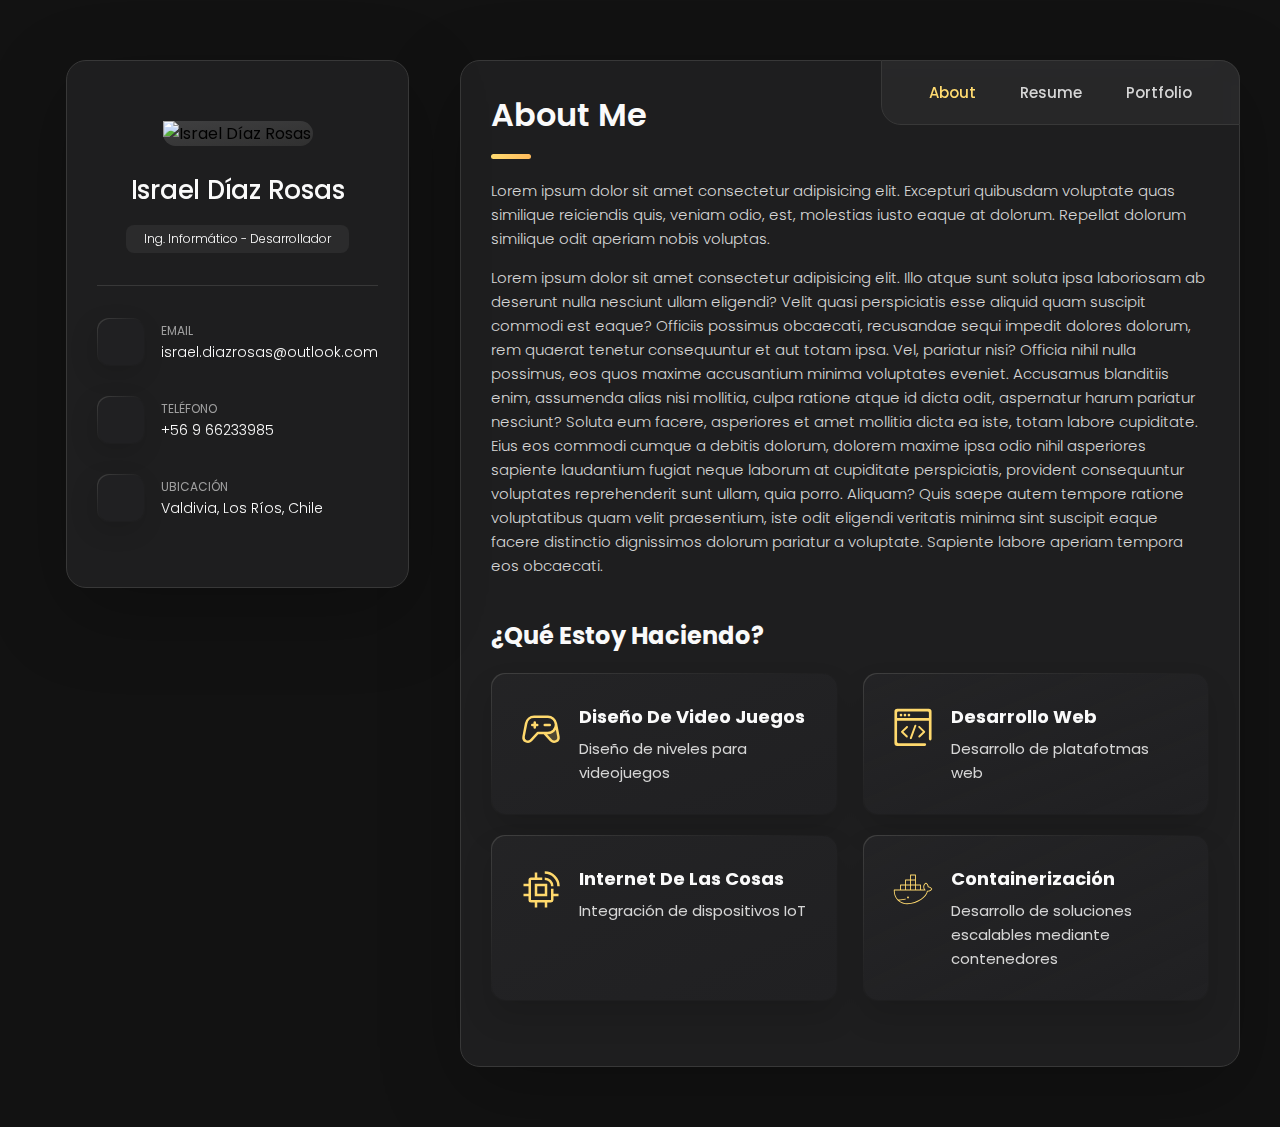
==== index.html @ b8449b10 "iadr base portfolio" ====
<!DOCTYPE html>
<html lang="en">

<head>
  <meta charset="UTF-8">
  <meta http-equiv="X-UA-Compatible" content="IE=edge">
  <meta name="viewport" content="width=device-width, initial-scale=1.0">
  <title>Israel Díaz - Portafolio Personal</title>

  <!--
    - favicon
  -->
  <link rel="shortcut icon" href="./assets/images/logo.ico" type="image/x-icon">

  <!--
    - custom css link
  -->
  <link rel="stylesheet" href="./assets/css/style.css">

  <!--
    - google font link
  -->
  <link rel="preconnect" href="https://fonts.googleapis.com">
  <link rel="preconnect" href="https://fonts.gstatic.com" crossorigin>
  <link href="https://fonts.googleapis.com/css2?family=Poppins:wght@300;400;500;600&display=swap" rel="stylesheet">
</head>

<body>

  <!--
    - #MAIN
  -->

  <main>

    <!--
      - #SIDEBAR
    -->

    <aside class="sidebar" data-sidebar>

      <div class="sidebar-info">

        <figure class="avatar-box">
          <img src="./assets/images/my-avatar.png" alt="Israel Díaz Rosas" width="80">
        </figure>

        <div class="info-content">
          <h1 class="name" title="Israel Díaz Rosas">Israel Díaz Rosas</h1>

          <p class="title">Ing. Informático - Desarrollador</p>
        </div>

        <button class="info_more-btn" data-sidebar-btn>
          <span>Mostrar Contactos</span>

          <ion-icon name="chevron-down"></ion-icon>
        </button>

      </div>

      <div class="sidebar-info_more">

        <div class="separator"></div>

        <ul class="contacts-list">

          <li class="contact-item">

            <div class="icon-box">
              <ion-icon name="mail-outline"></ion-icon>
            </div>

            <div class="contact-info">
              <p class="contact-title">Email</p>

              <a href="mailto:israel.diazrosas@outlook.com" class="contact-link">israel.diazrosas@outlook.com</a>
            </div>

          </li>

          <li class="contact-item">

            <div class="icon-box">
              <ion-icon name="phone-portrait-outline"></ion-icon>
            </div>

            <div class="contact-info">
              <p class="contact-title">Teléfono</p>

              <a href="tel:+56966233985" class="contact-link">+56 9 66233985</a>
            </div>

          </li>

          <li class="contact-item">

            <div class="icon-box">
              <ion-icon name="location-outline"></ion-icon>
            </div>

            <div class="contact-info">
              <p class="contact-title">Ubicación</p>

              <address>Valdivia, Los Ríos, Chile</address>
            </div>

          </li>

        </ul>

        <div class="separator"></div>

        <ul class="social-list">

          <li class="social-item">
            <a href="#" class="social-link">
              <ion-icon name="logo-github"></ion-icon>
            </a>
          </li>

          <li class="social-item">
            <a href="#" class="social-link">
              <ion-icon name="logo-linkedin"></ion-icon>
            </a>
          </li>

        </ul>

      </div>

    </aside>





    <!--
      - #main-content
    -->

    <div class="main-content">

      <!--
        - #NAVBAR
      -->

      <nav class="navbar">

        <ul class="navbar-list">

          <li class="navbar-item">
            <button class="navbar-link  active" data-nav-link>About</button>
          </li>

          <li class="navbar-item">
            <button class="navbar-link" data-nav-link>Resume</button>
          </li>

          <li class="navbar-item">
            <button class="navbar-link" data-nav-link>Portfolio</button>
          </li>

        </ul>

      </nav>





      <!--
        - #ABOUT
      -->

      <article class="about  active" data-page="about">

        <header>
          <h2 class="h2 article-title">About me</h2>
        </header>

        <section class="about-text">
          <p>
            Lorem ipsum dolor sit amet consectetur adipisicing elit. Excepturi quibusdam voluptate quas similique reiciendis quis, veniam odio, est, molestias iusto eaque at dolorum. Repellat dolorum similique odit aperiam nobis voluptas.
          </p>

          <p>
            Lorem ipsum dolor sit amet consectetur adipisicing elit. Illo atque sunt soluta ipsa laboriosam ab deserunt nulla nesciunt ullam eligendi? Velit quasi perspiciatis esse aliquid quam suscipit commodi est eaque?
            Officiis possimus obcaecati, recusandae sequi impedit dolores dolorum, rem quaerat tenetur consequuntur et aut totam ipsa. Vel, pariatur nisi? Officia nihil nulla possimus, eos quos maxime accusantium minima voluptates eveniet.
            Accusamus blanditiis enim, assumenda alias nisi mollitia, culpa ratione atque id dicta odit, aspernatur harum pariatur nesciunt? Soluta eum facere, asperiores et amet mollitia dicta ea iste, totam labore cupiditate.
            Eius eos commodi cumque a debitis dolorum, dolorem maxime ipsa odio nihil asperiores sapiente laudantium fugiat neque laborum at cupiditate perspiciatis, provident consequuntur voluptates reprehenderit sunt ullam, quia porro. Aliquam?
            Quis saepe autem tempore ratione voluptatibus quam velit praesentium, iste odit eligendi veritatis minima sint suscipit eaque facere distinctio dignissimos dolorum pariatur a voluptate. Sapiente labore aperiam tempora eos obcaecati.
          </p>
        </section>


        <!--
          - service
        -->

        <section class="service">

          <h3 class="h3 service-title">¿Qué estoy haciendo?</h3>

          <ul class="service-list">

            <li class="service-item">

              <div class="service-icon-box">
                <img src="./assets/images/icon-joypad.svg
                " alt="game design icon" width="40">
              </div>

              <div class="service-content-box">
                <h4 class="h4 service-item-title">Diseño de Video Juegos</h4>

                <p class="service-item-text">
                  Diseño de niveles para videojuegos
                </p>
              </div>

            </li>

            <li class="service-item">

              <div class="service-icon-box">
                <img src="./assets/images/icon-dev2.svg" alt="Web development icon" width="40">
              </div>

              <div class="service-content-box">
                <h4 class="h4 service-item-title">Desarrollo Web</h4>

                <p class="service-item-text">
                  Desarrollo de platafotmas web
                </p>
              </div>

            </li>

            <li class="service-item">

              <div class="service-icon-box">
                <img src="./assets/images/icon-iot.svg" alt="iot icon" width="40">
              </div>

              <div class="service-content-box">
                <h4 class="h4 service-item-title">Internet de las cosas</h4>

                <p class="service-item-text">
                  Integración de dispositivos IoT
                </p>
              </div>

            </li>

            <li class="service-item">

              <div class="service-icon-box">
                <img src="./assets/images/icon-docker.svg" alt="docker container icon" width="40">
              </div>

              <div class="service-content-box">
                <h4 class="h4 service-item-title">Containerización</h4>

                <p class="service-item-text">
                  Desarrollo de soluciones escalables mediante contenedores
                </p>
              </div>

            </li>

          </ul>

        </section>


      </article>

  
      <!--
        - #RESUME
      -->

      <article class="resume" data-page="resume">

        <header>
          <h2 class="h2 article-title">Resume</h2>
        </header>

        <section class="timeline">

          <div class="title-wrapper">
            <div class="icon-box">
              <ion-icon name="book-outline"></ion-icon>
            </div>

            <h3 class="h3">Education</h3>
          </div>

          <ol class="timeline-list">

            <li class="timeline-item">

              <h4 class="h4 timeline-item-title">University school of the arts</h4>

              <span>2007 — 2008</span>

              <p class="timeline-text">
                Nemo enims ipsam voluptatem, blanditiis praesentium voluptum delenit atque corrupti, quos dolores et
                quas molestias
                exceptur.
              </p>

            </li>

            <li class="timeline-item">

              <h4 class="h4 timeline-item-title">New york academy of art</h4>

              <span>2006 — 2007</span>

              <p class="timeline-text">
                Ratione voluptatem sequi nesciunt, facere quisquams facere menda ossimus, omnis voluptas assumenda est
                omnis..
              </p>

            </li>

            <li class="timeline-item">

              <h4 class="h4 timeline-item-title">High school of art and design</h4>

              <span>2002 — 2004</span>

              <p class="timeline-text">
                Duis aute irure dolor in reprehenderit in voluptate, quila voluptas mag odit aut fugit, sed consequuntur
                magni dolores
                eos.
              </p>

            </li>

          </ol>

        </section>

        <section class="timeline">

          <div class="title-wrapper">
            <div class="icon-box">
              <ion-icon name="book-outline"></ion-icon>
            </div>

            <h3 class="h3">Experience</h3>
          </div>

          <ol class="timeline-list">

            <li class="timeline-item">

              <h4 class="h4 timeline-item-title">Creative director</h4>

              <span>2015 — Present</span>

              <p class="timeline-text">
                Nemo enim ipsam voluptatem blanditiis praesentium voluptum delenit atque corrupti, quos dolores et qvuas
                molestias
                exceptur.
              </p>

            </li>

            <li class="timeline-item">

              <h4 class="h4 timeline-item-title">Art director</h4>

              <span>2013 — 2015</span>

              <p class="timeline-text">
                Nemo enims ipsam voluptatem, blanditiis praesentium voluptum delenit atque corrupti, quos dolores et
                quas molestias
                exceptur.
              </p>

            </li>

            <li class="timeline-item">

              <h4 class="h4 timeline-item-title">Web designer</h4>

              <span>2010 — 2013</span>

              <p class="timeline-text">
                Nemo enims ipsam voluptatem, blanditiis praesentium voluptum delenit atque corrupti, quos dolores et
                quas molestias
                exceptur.
              </p>

            </li>

          </ol>

        </section>

        <section class="skill">

          <h3 class="h3 skills-title">My skills</h3>

          <ul class="skills-list content-card">

            <li class="skills-item">

              <div class="title-wrapper">
                <h5 class="h5">Web design</h5>
                <data value="80">80%</data>
              </div>

              <div class="skill-progress-bg">
                <div class="skill-progress-fill" style="width: 80%;"></div>
              </div>

            </li>

            <li class="skills-item">

              <div class="title-wrapper">
                <h5 class="h5">Graphic design</h5>
                <data value="70">70%</data>
              </div>

              <div class="skill-progress-bg">
                <div class="skill-progress-fill" style="width: 70%;"></div>
              </div>

            </li>

            <li class="skills-item">

              <div class="title-wrapper">
                <h5 class="h5">Branding</h5>
                <data value="90">90%</data>
              </div>

              <div class="skill-progress-bg">
                <div class="skill-progress-fill" style="width: 90%;"></div>
              </div>

            </li>

            <li class="skills-item">

              <div class="title-wrapper">
                <h5 class="h5">WordPress</h5>
                <data value="50">50%</data>
              </div>

              <div class="skill-progress-bg">
                <div class="skill-progress-fill" style="width: 50%;"></div>
              </div>

            </li>

          </ul>

        </section>

      </article>


      <!--
        - #PORTFOLIO
      -->

      <article class="portfolio" data-page="portfolio">

        <header>
          <h2 class="h2 article-title">Portafolio</h2>
        </header>

        <section class="projects">

          <ul class="filter-list">

            <li class="filter-item">
              <button class="active" data-filter-btn>All</button>
            </li>

            <li class="filter-item">
              <button data-filter-btn>Web design</button>
            </li>

            <li class="filter-item">
              <button data-filter-btn>Applications</button>
            </li>

            <li class="filter-item">
              <button data-filter-btn>Web development</button>
            </li>

          </ul>

          <div class="filter-select-box">

            <button class="filter-select" data-select>

              <div class="select-value" data-selecct-value>Select category</div>

              <div class="select-icon">
                <ion-icon name="chevron-down"></ion-icon>
              </div>

            </button>

            <ul class="select-list">

              <li class="select-item">
                <button data-select-item>All</button>
              </li>

              <li class="select-item">
                <button data-select-item>Web design</button>
              </li>

              <li class="select-item">
                <button data-select-item>Applications</button>
              </li>

              <li class="select-item">
                <button data-select-item>Web development</button>
              </li>

            </ul>

          </div>

          <ul class="project-list">

            <li class="project-item  active" data-filter-item data-category="web development">
              <a href="#">

                <figure class="project-img">
                  <div class="project-item-icon-box">
                    <ion-icon name="eye-outline"></ion-icon>
                  </div>

                  <img src="./assets/images/project-1.jpg" alt="finance" loading="lazy">
                </figure>

                <h3 class="project-title">Finance</h3>

                <p class="project-category">Web development</p>

              </a>
            </li>

            <li class="project-item  active" data-filter-item data-category="web development">
              <a href="#">

                <figure class="project-img">
                  <div class="project-item-icon-box">
                    <ion-icon name="eye-outline"></ion-icon>
                  </div>

                  <img src="./assets/images/project-2.png" alt="orizon" loading="lazy">
                </figure>

                <h3 class="project-title">Orizon</h3>

                <p class="project-category">Web development</p>

              </a>
            </li>

            <li class="project-item  active" data-filter-item data-category="web design">
              <a href="#">

                <figure class="project-img">
                  <div class="project-item-icon-box">
                    <ion-icon name="eye-outline"></ion-icon>
                  </div>

                  <img src="./assets/images/project-3.jpg" alt="fundo" loading="lazy">
                </figure>

                <h3 class="project-title">Fundo</h3>

                <p class="project-category">Web design</p>

              </a>
            </li>

            <li class="project-item  active" data-filter-item data-category="applications">
              <a href="#">

                <figure class="project-img">
                  <div class="project-item-icon-box">
                    <ion-icon name="eye-outline"></ion-icon>
                  </div>

                  <img src="./assets/images/project-4.png" alt="brawlhalla" loading="lazy">
                </figure>

                <h3 class="project-title">Brawlhalla</h3>

                <p class="project-category">Applications</p>

              </a>
            </li>

            <li class="project-item  active" data-filter-item data-category="web design">
              <a href="#">

                <figure class="project-img">
                  <div class="project-item-icon-box">
                    <ion-icon name="eye-outline"></ion-icon>
                  </div>

                  <img src="./assets/images/project-5.png" alt="dsm." loading="lazy">
                </figure>

                <h3 class="project-title">DSM.</h3>

                <p class="project-category">Web design</p>

              </a>
            </li>

            <li class="project-item  active" data-filter-item data-category="web design">
              <a href="#">

                <figure class="project-img">
                  <div class="project-item-icon-box">
                    <ion-icon name="eye-outline"></ion-icon>
                  </div>

                  <img src="./assets/images/project-6.png" alt="metaspark" loading="lazy">
                </figure>

                <h3 class="project-title">MetaSpark</h3>

                <p class="project-category">Web design</p>

              </a>
            </li>

            <li class="project-item  active" data-filter-item data-category="web development">
              <a href="#">

                <figure class="project-img">
                  <div class="project-item-icon-box">
                    <ion-icon name="eye-outline"></ion-icon>
                  </div>

                  <img src="./assets/images/project-7.png" alt="summary" loading="lazy">
                </figure>

                <h3 class="project-title">Summary</h3>

                <p class="project-category">Web development</p>

              </a>
            </li>

            <li class="project-item  active" data-filter-item data-category="applications">
              <a href="#">

                <figure class="project-img">
                  <div class="project-item-icon-box">
                    <ion-icon name="eye-outline"></ion-icon>
                  </div>

                  <img src="./assets/images/project-8.jpg" alt="task manager" loading="lazy">
                </figure>

                <h3 class="project-title">Task Manager</h3>

                <p class="project-category">Applications</p>

              </a>
            </li>

            <li class="project-item  active" data-filter-item data-category="web development">
              <a href="#">

                <figure class="project-img">
                  <div class="project-item-icon-box">
                    <ion-icon name="eye-outline"></ion-icon>
                  </div>

                  <img src="./assets/images/project-9.png" alt="arrival" loading="lazy">
                </figure>

                <h3 class="project-title">Arrival</h3>

                <p class="project-category">Web development</p>

              </a>
            </li>

          </ul>

        </section>

      </article>

    </div>

  </main>






  <!--
    - custom js link
  -->
  <script src="./assets/js/script.js"></script>

  <!--
    - ionicon link
  -->
  <script type="module" src="https://unpkg.com/ionicons@5.5.2/dist/ionicons/ionicons.esm.js"></script>
  <script nomodule src="https://unpkg.com/ionicons@5.5.2/dist/ionicons/ionicons.js"></script>

</body>

</html>
---- assets/css/style.css ----
/*-----------------------------------*\
  #style.css
\*-----------------------------------*/


/**
 * copyright 2022 @codewithsadee
 */





/*-----------------------------------*\
  #CUSTOM PROPERTY
\*-----------------------------------*/

:root {

  /**
   * colors
   */

  /* gradient */

  --bg-gradient-onyx: linear-gradient(
    to bottom right, 
    hsl(240, 1%, 25%) 3%, 
    hsl(0, 0%, 19%) 97%
  );
  --bg-gradient-jet: linear-gradient(
    to bottom right, 
    hsla(240, 1%, 18%, 0.251) 0%, 
    hsla(240, 2%, 11%, 0) 100%
  ), hsl(240, 2%, 13%);
  --bg-gradient-yellow-1: linear-gradient(
    to bottom right, 
    hsl(45, 100%, 71%) 0%, 
    hsla(36, 100%, 69%, 0) 50%
  );
  --bg-gradient-yellow-2: linear-gradient(
    135deg, 
    hsla(45, 100%, 71%, 0.251) 0%, 
    hsla(35, 100%, 68%, 0) 59.86%
  ), hsl(240, 2%, 13%);
  --border-gradient-onyx: linear-gradient(
    to bottom right, 
    hsl(0, 0%, 25%) 0%, 
    hsla(0, 0%, 25%, 0) 50%
  );
  --text-gradient-yellow: linear-gradient(
    to right, 
    hsl(45, 100%, 72%), 
    hsl(35, 100%, 68%)
  );

  /* solid */

  --jet: hsl(0, 0%, 22%);
  --onyx: hsl(240, 1%, 17%);
  --eerie-black-1: hsl(240, 2%, 13%);
  --eerie-black-2: hsl(240, 2%, 12%);
  --smoky-black: hsl(0, 0%, 7%);
  --white-1: hsl(0, 0%, 100%);
  --white-2: hsl(0, 0%, 98%);
  --orange-yellow-crayola: #ffdb70;
  --vegas-gold: hsl(45, 54%, 58%);
  --light-gray: hsl(0, 0%, 84%);
  --light-gray-70: hsla(0, 0%, 84%, 0.7);
  --bittersweet-shimmer: hsl(0, 43%, 51%);

  /**
   * typography
   */

  /* font-family */
  --ff-poppins: 'Poppins', sans-serif;

  /* font-size */
  --fs-1: 24px;
  --fs-2: 18px;
  --fs-3: 17px;
  --fs-4: 16px;
  --fs-5: 15px;
  --fs-6: 14px;
  --fs-7: 13px;
  --fs-8: 11px;

  /* font-weight */
  --fw-300: 300;
  --fw-400: 400;
  --fw-500: 500;
  --fw-600: 600;

  /**
   * shadow
   */
  
  --shadow-1: -4px 8px 24px hsla(0, 0%, 0%, 0.25);
  --shadow-2: 0 16px 30px hsla(0, 0%, 0%, 0.25);
  --shadow-3: 0 16px 40px hsla(0, 0%, 0%, 0.25);
  --shadow-4: 0 25px 50px hsla(0, 0%, 0%, 0.15);
  --shadow-5: 0 24px 80px hsla(0, 0%, 0%, 0.25);

  /**
   * transition
   */

  --transition-1: 0.25s ease;
  --transition-2: 0.5s ease-in-out;

}





/*-----------------------------------*\
  #RESET
\*-----------------------------------*/

*, *::before, *::after {
  margin: 0;
  padding: 0;
  box-sizing: border-box;
}

a { text-decoration: none; }

li { list-style: none; }

img, ion-icon, a, button, time, span { display: block; }

button {
  font: inherit;
  background: none;
  border: none;
  text-align: left;
  cursor: pointer;
}

input, textarea {
  display: block;
  width: 100%;
  background: none;
  font: inherit;
}

::selection {
  background: var(--orange-yellow-crayola);
  color: var(--smoky-black);
}

:focus { outline-color: var(--orange-yellow-crayola); }

html { font-family: var(--ff-poppins); }

body { background: var(--smoky-black); }





/*-----------------------------------*\
  #REUSED STYLE
\*-----------------------------------*/

.sidebar,
article {
  background: var(--eerie-black-2);
  border: 1px solid var(--jet);
  border-radius: 20px;
  padding: 15px;
  box-shadow: var(--shadow-1);
  z-index: 1;
}

.separator {
  width: 100%;
  height: 1px;
  background: var(--jet);
  margin: 16px 0;
}

.icon-box {
  position: relative;
  background: var(--border-gradient-onyx);
  width: 30px;
  height: 30px;
  border-radius: 8px;
  display: flex;
  justify-content: center;
  align-items: center;
  font-size: 16px;
  color: var(--orange-yellow-crayola);
  box-shadow: var(--shadow-1);
  z-index: 1;
}

.icon-box::before {
  content: "";
  position: absolute;
  inset: 1px;
  background: var(--eerie-black-1);
  border-radius: inherit;
  z-index: -1;
}

.icon-box ion-icon { --ionicon-stroke-width: 35px; }

article { display: none; }

article.active {
  display: block;
  animation: fade 0.5s ease backwards;
}

@keyframes fade {
  0% { opacity: 0; }
  100% { opacity: 1; }
}

.h2,
.h3,
.h4,
.h5 {
  color: var(--white-2);
  text-transform: capitalize;
}

.h2 { font-size: var(--fs-1); }

.h3 { font-size: var(--fs-2); }

.h4 { font-size: var(--fs-4); }

.h5 {
  font-size: var(--fs-7);
  font-weight: var(--fw-500);
}

.article-title {
  position: relative;
  padding-bottom: 7px;
}

.article-title::after {
  content: "";
  position: absolute;
  bottom: 0;
  left: 0;
  width: 30px;
  height: 3px;
  background: var(--text-gradient-yellow);
  border-radius: 3px;
}

.has-scrollbar::-webkit-scrollbar {
  width: 5px; /* for vertical scrollbar */
  height: 5px; /* for horizontal scrollbar */
}

.has-scrollbar::-webkit-scrollbar-track {
  background: var(--onyx);
  border-radius: 5px;
}

.has-scrollbar::-webkit-scrollbar-thumb {
  background: var(--orange-yellow-crayola);
  border-radius: 5px;
}

.has-scrollbar::-webkit-scrollbar-button { width: 20px; }

.content-card {
  position: relative;
  background: var(--border-gradient-onyx);
  padding: 15px;
  padding-top: 45px;
  border-radius: 14px;
  box-shadow: var(--shadow-2);
  cursor: pointer;
  z-index: 1;
}

.content-card::before {
  content: "";
  position: absolute;
  inset: 1px;
  background: var(--bg-gradient-jet);
  border-radius: inherit;
  z-index: -1;
}





/*-----------------------------------*\
  #MAIN
\*-----------------------------------*/

main {
  margin: 15px 12px;
  margin-bottom: 75px;
  min-width: 259px;
}





/*-----------------------------------*\
  #SIDEBAR
\*-----------------------------------*/

.sidebar {
  margin-bottom: 15px;
  max-height: 112px;
  overflow: hidden;
  transition: var(--transition-2);
}

.sidebar.active { max-height: 405px; }

.sidebar-info {
  position: relative;
  display: flex;
  justify-content: flex-start;
  align-items: center;
  gap: 15px;
}

.avatar-box {
  background: var(--bg-gradient-onyx);
  border-radius: 20px;
}

.info-content .name {
  color: var(--white-2);
  font-size: var(--fs-3);
  font-weight: var(--fw-500);
  letter-spacing: -0.25px;
  margin-bottom: 10px;
}

.info-content .title {
  color: var(--white-1);
  background: var(--onyx);
  font-size: var(--fs-8);
  font-weight: var(--fw-300);
  width: max-content;
  padding: 3px 12px;
  border-radius: 8px;
}

.info_more-btn {
  position: absolute;
  top: -15px;
  right: -15px;
  border-radius: 0 15px;
  font-size: 13px;
  color: var(--orange-yellow-crayola);
  background: var(--border-gradient-onyx);
  padding: 10px;
  box-shadow: var(--shadow-2);
  transition: var(--transition-1);
  z-index: 1;
}

.info_more-btn::before {
  content: "";
  position: absolute;
  inset: 1px;
  border-radius: inherit;
  background: var(--bg-gradient-jet);
  transition: var(--transition-1);
  z-index: -1;
}

.info_more-btn:hover,
.info_more-btn:focus { background: var(--bg-gradient-yellow-1); }

.info_more-btn:hover::before,
.info_more-btn:focus::before { background: var(--bg-gradient-yellow-2); }

.info_more-btn span { display: none; }

.sidebar-info_more {
  opacity: 0;
  visibility: hidden;
  transition: var(--transition-2);
}

.sidebar.active .sidebar-info_more {
  opacity: 1;
  visibility: visible;
}

.contacts-list {
  display: grid;
  grid-template-columns: 1fr;
  gap: 16px;
}

.contact-item {
  min-width: 100%;
  display: flex;
  align-items: center;
  gap: 16px;
}

.contact-info {
  max-width: calc(100% - 46px);
  width: calc(100% - 46px);
}

.contact-title {
  color: var(--light-gray-70);
  font-size: var(--fs-8);
  text-transform: uppercase;
  margin-bottom: 2px;
}

.contact-info :is(.contact-link, time, address) {
  color: var(--white-2);
  font-size: var(--fs-7);
}

.contact-info address { font-style: normal; }

.social-list {
  display: flex;
  justify-content: flex-start;
  align-items: center;
  gap: 15px;
  padding-bottom: 4px;
  padding-left: 7px;
}

.social-item .social-link {
  color: var(--light-gray-70);
  font-size: 18px;
}


.social-item .social-link:hover { color: var(--light-gray); }





/*-----------------------------------*\
  #NAVBAR
\*-----------------------------------*/

.navbar {
  position: fixed;
  bottom: 0;
  left: 0;
  width: 100%;
  background: hsla(240, 1%, 17%, 0.75);
  backdrop-filter: blur(10px);
  border: 1px solid var(--jet);
  border-radius: 12px 12px 0 0;
  box-shadow: var(--shadow-2);
  z-index: 5;
}

.navbar-list {
  display: flex;
  flex-wrap: wrap;
  justify-content: center;
  align-items: center;
  padding: 0 10px;
}

.navbar-link {
  color: var(--light-gray);
  font-size: var(--fs-8);
  padding: 20px 7px;
  transition: color var(--transition-1);
}

.navbar-link:hover,
.navbar-link:focus { color: var(--light-gray-70); }

.navbar-link.active { color: var(--orange-yellow-crayola); }





/*-----------------------------------*\
  #ABOUT
\*-----------------------------------*/

.about .article-title { margin-bottom: 15px; }

.about-text {
  color: var(--light-gray);
  font-size: var(--fs-6);
  font-weight: var(--fw-300);
  line-height: 1.6;
}

.about-text p { margin-bottom: 15px; }



/**
 * #service 
 */

.service { margin-bottom: 35px; }

.service-title { margin-bottom: 20px; }

.service-list {
  display: grid;
  grid-template-columns: 1fr;
  gap: 20px;
}

.service-item {
  position: relative;
  background: var(--border-gradient-onyx);
  padding: 20px;
  border-radius: 14px;
  box-shadow: var(--shadow-2);
  z-index: 1;
}

.service-item::before {
  content: "";
  position: absolute;
  inset: 1px;
  background: var(--bg-gradient-jet);
  border-radius: inherit;
  z-index: -1;
}

.service-icon-box { margin-bottom: 10px; }

.service-icon-box img { margin: auto; filter: invert(97%) sepia(21%) saturate(7378%) hue-rotate(310deg) brightness(111%) contrast(103%);}

.service-content-box { text-align: center; }

.service-item-title { margin-bottom: 7px; }

.service-item-text {
  color: var(--light-gray);
  font-size: var(--fs-6);
  font-weight: var(--fw-3);
  line-height: 1.6;
}


/**
 * #testimonials 
 */

.testimonials { margin-bottom: 30px; }

.testimonials-title { margin-bottom: 20px; }

.testimonials-list {
  display: flex;
  justify-content: flex-start;
  align-items: flex-start;
  gap: 15px;
  margin: 0 -15px;
  padding: 25px 15px;
  padding-bottom: 35px;
  overflow-x: auto;
  scroll-behavior: smooth;
  overscroll-behavior-inline: contain;
  scroll-snap-type: inline mandatory;
}

.testimonials-item {
  min-width: 100%;
  scroll-snap-align: center;
}

.testimonials-avatar-box {
  position: absolute;
  top: 0;
  left: 0;
  transform: translate(15px, -25px);
  background: var(--bg-gradient-onyx);
  border-radius: 14px;
  box-shadow: var(--shadow-1);
}

.testimonials-item-title { margin-bottom: 7px; }

.testimonials-text {
  color: var(--light-gray);
  font-size: var(--fs-6);
  font-weight: var(--fw-300);
  line-height: 1.6;
  display: -webkit-box;
  line-clamp: 4;
  -webkit-line-clamp: 4;
  -webkit-box-orient: vertical;
  overflow: hidden;
}


/**
 * #testimonials-modal
 */

.modal-container {
  position: fixed;
  top: 0;
  left: 0;
  width: 100%;
  height: 100%;
  display: flex;
  justify-content: center;
  align-items: center;
  overflow-y: auto;
  overscroll-behavior: contain;
  z-index: 20;
  pointer-events: none;
  visibility: hidden;
}

.modal-container::-webkit-scrollbar { display: none; }

.modal-container.active {
  pointer-events: all;
  visibility: visible;
}

.overlay {
  position: fixed;
  top: 0;
  left: 0;
  width: 100%;
  height: 100vh;
  background: hsl(0, 0%, 5%);
  opacity: 0;
  visibility: hidden;
  pointer-events: none;
  z-index: 1;
  transition: var(--transition-1);
}

.overlay.active {
  opacity: 0.8;
  visibility: visible;
  pointer-events: all;
}

.testimonials-modal {
  background: var(--eerie-black-2);
  position: relative;
  padding: 15px;
  margin: 15px 12px;
  border: 1px solid var(--jet);
  border-radius: 14px;
  box-shadow: var(--shadow-5);
  transform: scale(1.2);
  opacity: 0;
  transition: var(--transition-1);
  z-index: 2;
}

.modal-container.active .testimonials-modal {
  transform: scale(1);
  opacity: 1;
}

.modal-close-btn {
  position: absolute;
  top: 15px;
  right: 15px;
  background: var(--onyx);
  border-radius: 8px;
  width: 32px;
  height: 32px;
  display: flex;
  justify-content: center;
  align-items: center;
  color: var(--white-2);
  font-size: 18px;
  opacity: 0.7;
}

.modal-close-btn:hover,
.modal-close-btn:focus { opacity: 1; }

.modal-close-btn ion-icon { --ionicon-stroke-width: 50px; }

.modal-avatar-box {
  background: var(--bg-gradient-onyx);
  width: max-content;
  border-radius: 14px;
  margin-bottom: 15px;
  box-shadow: var(--shadow-2);
}

.modal-img-wrapper > img { display: none; }

.modal-title { margin-bottom: 4px; }

.modal-content time {
  font-size: var(--fs-6);
  color: var(--light-gray-70);
  font-weight: var(--fw-300);
  margin-bottom: 10px;
}

.modal-content p {
  color: var(--light-gray);
  font-size: var(--fs-6);
  font-weight: var(--fw-300);
  line-height: 1.6;
}


/**
 * #clients 
 */

.clients { margin-bottom: 15px; }

.clients-list {
  display: flex;
  justify-content: flex-start;
  align-items: flex-start;
  gap: 15px;
  margin: 0 -15px;
  padding: 25px;
  padding-bottom: 25px;
  overflow-x: auto;
  scroll-behavior: smooth;
  overscroll-behavior-inline: contain;
  scroll-snap-type: inline mandatory;
  scroll-padding-inline: 25px;
}

.clients-item {
  min-width: 50%;
  scroll-snap-align: start;
}

.clients-item img {
  width: 100%;
  filter: grayscale(1);
  transition: var(--transition-1);
}

.clients-item img:hover { filter: grayscale(0); }





/*-----------------------------------*\
  #RESUME
\*-----------------------------------*/

.article-title { margin-bottom: 30px; }


/**
 * education and experience 
 */

.timeline { margin-bottom: 30px; }

.timeline .title-wrapper {
  display: flex;
  align-items: center;
  gap: 15px;
  margin-bottom: 25px;
}

.timeline-list {
  font-size: var(--fs-6);
  margin-left: 45px;
}

.timeline-item { position: relative; }

.timeline-item:not(:last-child) { margin-bottom: 20px; }

.timeline-item-title {
  font-size: var(--fs-6);
  line-height: 1.3;
  margin-bottom: 7px;
}

.timeline-list span {
  color: var(--vegas-gold);
  font-weight: var(--fw-400);
  line-height: 1.6;
}

.timeline-item:not(:last-child)::before {
  content: "";
  position: absolute;
  top: -25px;
  left: -30px;
  width: 1px;
  height: calc(100% + 50px);
  background: var(--jet);
}

.timeline-item::after {
  content: "";
  position: absolute;
  top: 5px;
  left: -33px;
  height: 6px;
  width: 6px;
  background: var(--text-gradient-yellow);
  border-radius: 50%;
  box-shadow: 0 0 0 4px var(--jet);
}

.timeline-text {
  color: var(--light-gray);
  font-weight: var(--fw-300);
  line-height: 1.6;
}


/**
 * skills 
 */

.skills-title { margin-bottom: 20px; }

.skills-list { padding: 20px; }


.skills-item:not(:last-child) { margin-bottom: 15px; }

.skill .title-wrapper {
  display: flex;
  align-items: center;
  gap: 5px;
  margin-bottom: 8px;
}

.skill .title-wrapper data {
  color: var(--light-gray);
  font-size: var(--fs-7);
  font-weight: var(--fw-300);
}

.skill-progress-bg {
  background: var(--jet);
  width: 100%;
  height: 8px;
  border-radius: 10px;
}

.skill-progress-fill {
  background: var(--text-gradient-yellow);
  height: 100%;
  border-radius: inherit;
}





/*-----------------------------------*\
  #PORTFOLIO
\*-----------------------------------*/

.filter-list { display: none; }

.filter-select-box {
  position: relative;
  margin-bottom: 25px;
}

.filter-select {
  background: var(--eerie-black-2);
  color: var(--light-gray);
  display: flex;
  justify-content: space-between;
  align-items: center;
  width: 100%;
  padding: 12px 16px;
  border: 1px solid var(--jet);
  border-radius: 14px;
  font-size: var(--fs-6);
  font-weight: var(--fw-300);
}

.filter-select.active .select-icon { transform: rotate(0.5turn); }

.select-list {
  background: var(--eerie-black-2);
  position: absolute;
  top: calc(100% + 6px);
  width: 100%;
  padding: 6px;
  border: 1px solid var(--jet);
  border-radius: 14px;
  z-index: 2;
  opacity: 0;
  visibility: hidden;
  pointer-events: none;
  transition: 0.15s ease-in-out;
}

.filter-select.active + .select-list {
  opacity: 1;
  visibility: visible;
  pointer-events: all;
}

.select-item button {
  background: var(--eerie-black-2);
  color: var(--light-gray);
  font-size: var(--fs-6);
  font-weight: var(--fw-300);
  text-transform: capitalize;
  width: 100%;
  padding: 8px 10px;
  border-radius: 8px;
}

.select-item button:hover { --eerie-black-2: hsl(240, 2%, 20%); }

.project-list {
  display: grid;
  grid-template-columns: 1fr;
  gap: 30px;
  margin-bottom: 10px;
}

.project-item { display: none; }

.project-item.active {
  display: block;
  animation: scaleUp 0.25s ease forwards;
}

@keyframes scaleUp {
  0% { transform: scale(0.5); }
  100% { transform: scale(1); }
}

.project-item > a { width: 100%; }

.project-img {
  position: relative;
  width: 100%;
  height: 200px;
  border-radius: 16px;
  overflow: hidden;
  margin-bottom: 15px;
}

.project-img::before {
  content: "";
  position: absolute;
  top: 0;
  left: 0;
  width: 100%;
  height: 100%;
  background: transparent;
  z-index: 1;
  transition: var(--transition-1);
}

.project-item > a:hover .project-img::before { background: hsla(0, 0%, 0%, 0.5); }

.project-item-icon-box {
  --scale: 0.8;

  background: var(--jet);
  color: var(--orange-yellow-crayola);
  position: absolute;
  top: 50%;
  left: 50%;
  transform: translate(-50%, -50%) scale(var(--scale));
  font-size: 20px;
  padding: 18px;
  border-radius: 12px;
  opacity: 0;
  z-index: 1;
  transition: var(--transition-1);
}

.project-item > a:hover .project-item-icon-box {
  --scale: 1;
  opacity: 1;
}

.project-item-icon-box ion-icon { --ionicon-stroke-width: 50px; }

.project-img img {
  width: 100%;
  height: 100%;
  object-fit: cover;
  transition: var(--transition-1);
}

.project-item > a:hover img { transform: scale(1.1); }

.project-title,
.project-category { margin-left: 10px; }

.project-title {
  color: var(--white-2);
  font-size: var(--fs-5);
  font-weight: var(--fw-400);
  text-transform: capitalize;
  line-height: 1.3;
}

.project-category {
  color: var(--light-gray-70);
  font-size: var(--fs-6);
  font-weight: var(--fw-300);
}





/*-----------------------------------*\
  #BLOG
\*-----------------------------------*/

.blog-posts { margin-bottom: 10px; }

.blog-posts-list {
  display: grid;
  grid-template-columns: 1fr;
  gap: 20px;
}

.blog-post-item > a {
  position: relative;
  background: var(--border-gradient-onyx);
  height: 100%;
  box-shadow: var(--shadow-4);
  border-radius: 16px;
  z-index: 1;
}

.blog-post-item > a::before {
  content: "";
  position: absolute;
  inset: 1px;
  border-radius: inherit;
  background: var(--eerie-black-1);
  z-index: -1;
}

.blog-banner-box {
  width: 100%;
  height: 200px;
  border-radius: 12px;
  overflow: hidden;
}

.blog-banner-box img {
  width: 100%;
  height: 100%;
  object-fit: cover;
  transition: var(--transition-1);
}

.blog-post-item > a:hover .blog-banner-box img { transform: scale(1.1); }

.blog-content { padding: 15px; }

.blog-meta {
  display: flex;
  justify-content: flex-start;
  align-items: center;
  gap: 7px;
  margin-bottom: 10px;
}

.blog-meta :is(.blog-category, time) {
  color: var(--light-gray-70);
  font-size: var(--fs-6);
  font-weight: var(--fw-300);
}

.blog-meta .dot {
  background: var(--light-gray-70);
  width: 4px;
  height: 4px;
  border-radius: 4px;
}

.blog-item-title {
  margin-bottom: 10px;
  line-height: 1.3;
  transition: var(--transition-1);
}

.blog-post-item > a:hover .blog-item-title { color: var(--orange-yellow-crayola); }

.blog-text {
  color: var(--light-gray);
  font-size: var(--fs-6);
  font-weight: var(--fw-300);
  line-height: 1.6;
}





/*-----------------------------------*\
  #CONTACT
\*-----------------------------------*/

.mapbox {
  position: relative;
  height: 250px;
  width: 100%;
  border-radius: 16px;
  margin-bottom: 30px;
  border: 1px solid var(--jet);
  overflow: hidden;
}

.mapbox figure { height: 100%; }

.mapbox iframe {
  width: 100%;
  height: 100%;
  border: none;
  filter: grayscale(1) invert(1);
}

.contact-form { margin-bottom: 10px; }

.form-title { margin-bottom: 20px; }

.input-wrapper {
  display: grid;
  grid-template-columns: 1fr;
  gap: 25px;
  margin-bottom: 25px;
}

.form-input {
  color: var(--white-2);
  font-size: var(--fs-6);
  font-weight: var(--fw-400);
  padding: 13px 20px;
  border: 1px solid var(--jet);
  border-radius: 14px;
  outline: none;
}

.form-input::placeholder { font-weight: var(--fw-500); }

.form-input:focus { border-color: var(--orange-yellow-crayola); }

textarea.form-input {
  min-height: 100px;
  height: 120px;
  max-height: 200px;
  resize: vertical;
  margin-bottom: 25px;
}

textarea.form-input::-webkit-resizer { display: none; }

.form-input:focus:invalid { border-color: var(--bittersweet-shimmer); }

.form-btn {
  position: relative;
  width: 100%;
  background: var(--border-gradient-onyx);
  color: var(--orange-yellow-crayola);
  display: flex;
  justify-content: center;
  align-items: center;
  gap: 10px;
  padding: 13px 20px;
  border-radius: 14px;
  font-size: var(--fs-6);
  text-transform: capitalize;
  box-shadow: var(--shadow-3);
  z-index: 1;
  transition: var(--transition-1);
}

.form-btn::before {
  content: "";
  position: absolute;
  inset: 1px;
  background: var(--bg-gradient-jet);
  border-radius: inherit;
  z-index: -1;
  transition: var(--transition-1);
}

.form-btn ion-icon { font-size: 16px; }

.form-btn:hover { background: var(--bg-gradient-yellow-1); }

.form-btn:hover::before { background: var(--bg-gradient-yellow-2); }

.form-btn:disabled {
  opacity: 0.7;
  cursor: not-allowed;
}

.form-btn:disabled:hover { background: var(--border-gradient-onyx); }

.form-btn:disabled:hover::before { background: var(--bg-gradient-jet); }





/*-----------------------------------*\
  #RESPONSIVE
\*-----------------------------------*/

/**
 * responsive larger than 450px screen
 */

@media (min-width: 450px) {

  /**
   * client
   */

  .clients-item { min-width: calc(33.33% - 10px); }



  /**
   * #PORTFOLIO, BLOG 
   */

  .project-img,
  .blog-banner-box { height: auto; }

}





/**
 * responsive larger than 580px screen
 */

@media (min-width: 580px) {

  /**
   * CUSTOM PROPERTY
   */

  :root {

    /**
     * typography
     */

    --fs-1: 32px;
    --fs-2: 24px;
    --fs-3: 26px;
    --fs-4: 18px;
    --fs-6: 15px;
    --fs-7: 15px;
    --fs-8: 12px;

  }



  /**
   * #REUSED STYLE
   */

  .sidebar, article {
    width: 520px;
    margin-inline: auto;
    padding: 30px;
  }

  .article-title {
    font-weight: var(--fw-600);
    padding-bottom: 15px;
  }

  .article-title::after {
    width: 40px;
    height: 5px;
  }

  .icon-box {
    width: 48px;
    height: 48px;
    border-radius: 12px;
    font-size: 18px;
  }



  /**
   * #MAIN
   */

  main {
    margin-top: 60px;
    margin-bottom: 100px;
  }



  /**
   * #SIDEBAR
   */

  .sidebar {
    max-height: 180px;
    margin-bottom: 30px;
  }

  .sidebar.active { max-height: 584px; }

  .sidebar-info { gap: 25px; }

  .avatar-box { border-radius: 30px; }

  .avatar-box img { width: 120px; }

  .info-content .name { margin-bottom: 15px; }

  .info-content .title { padding: 5px 18px; }

  .info_more-btn {
    top: -30px;
    right: -30px;
    padding: 10px 15px;
  }

  .info_more-btn span {
    display: block;
    font-size: var(--fs-8);
  }

  .info_more-btn ion-icon { display: none; }

  .separator { margin: 32px 0; }

  .contacts-list { gap: 20px; }

  .contact-info {
    max-width: calc(100% - 64px);
    width: calc(100% - 64px);
  }



  /**
   * #NAVBAR
   */

  .navbar { border-radius: 20px 20px 0 0; }

  .navbar-list { gap: 20px; }

  .navbar-link { --fs-8: 14px; }



  /**
   * #ABOUT
   */

  .about .article-title { margin-bottom: 20px; }

  .about-text { margin-bottom: 40px; }

  /* service */

  .service-item {
    display: flex;
    justify-content: flex-start;
    align-items: flex-start;
    gap: 18px;
    padding: 30px;
  }

  .service-icon-box {
    margin-bottom: 0;
    margin-top: 5px;
  }

  .service-content-box { text-align: left; }

  /* testimonials */

  .testimonials-title { margin-bottom: 25px; }

  .testimonials-list {
    gap: 30px;
    margin: 0 -30px;
    padding: 30px;
    padding-bottom: 35px;
  }

  .content-card {
    padding: 30px;
    padding-top: 25px;
  }

  .testimonials-avatar-box {
    transform: translate(30px, -30px);
    border-radius: 20px;
  }

  .testimonials-avatar-box img { width: 80px; }

  .testimonials-item-title {
    margin-bottom: 10px;
    margin-left: 95px;
  }

  .testimonials-text {
    line-clamp: 2;
    -webkit-line-clamp: 2;
  }

  /* testimonials modal */

  .modal-container { padding: 20px; }

  .testimonials-modal {
    display: flex;
    justify-content: flex-start;
    align-items: stretch;
    gap: 25px;
    padding: 30px;
    border-radius: 20px;
  }

  .modal-img-wrapper {
    display: flex;
    flex-direction: column;
    align-items: center;
  }

  .modal-avatar-box {
    border-radius: 18px;
    margin-bottom: 0;
  }

  .modal-avatar-box img { width: 65px; }

  .modal-img-wrapper > img {
    display: block;
    flex-grow: 1;
    width: 35px;
  }

  /* clients */

  .clients-list {
    gap: 50px;
    margin: 0 -30px;
    padding: 45px;
    scroll-padding-inline: 45px;
  }

  .clients-item { min-width: calc(33.33% - 35px); }



  /**
   * #RESUME
   */

  .timeline-list { margin-left: 65px; }

  .timeline-item:not(:last-child)::before { left: -40px; }

  .timeline-item::after {
    height: 8px;
    width: 8px;
    left: -43px;
  }

  .skills-item:not(:last-child) { margin-bottom: 25px; }



  /**
   * #PORTFOLIO, BLOG
   */

  .project-img, .blog-banner-box { border-radius: 16px; }

  .blog-posts-list { gap: 30px; }

  .blog-content { padding: 25px; }



  /**
   * #CONTACT
   */

  .mapbox {
    height: 380px;
    border-radius: 18px;
  }

  .input-wrapper {
    gap: 30px;
    margin-bottom: 30px;
  }

  .form-input { padding: 15px 20px; }

  textarea.form-input { margin-bottom: 30px; }

  .form-btn {
    --fs-6: 16px;
    padding: 16px 20px;
  }

  .form-btn ion-icon { font-size: 18px; }

}





/**
 * responsive larger than 768px screen
 */

@media (min-width: 768px) {

  /**
   * REUSED STYLE
   */

  .sidebar, article { width: 700px; }

  .has-scrollbar::-webkit-scrollbar-button { width: 100px; }



  /**
   * SIDEBAR
   */

  .contacts-list {
    grid-template-columns: 1fr 1fr;
    gap: 30px 15px;
  }



  /**
   * NAVBAR
   */

  .navbar-link { --fs-8: 15px; }



  /**
   * ABOUT
   */

  /* testimonials modal */

  .testimonials-modal {
    gap: 35px;
    max-width: 680px;
  }

  .modal-avatar-box img { width: 80px; }



  /**
   * PORTFOLIO
   */

  .article-title { padding-bottom: 20px; }

  .filter-select-box { display: none; }

  .filter-list {
    display: flex;
    justify-content: flex-start;
    align-items: center;
    gap: 25px;
    padding-left: 5px;
    margin-bottom: 30px;
  }

  .filter-item button {
    color: var(--light-gray);
    font-size: var(--fs-5);
    transition: var(--transition-1);
  }

  .filter-item button:hover { color: var(--light-gray-70); }

  .filter-item button.active { color: var(--orange-yellow-crayola); }

  /* portfolio and blog grid */

  .project-list, .blog-posts-list { grid-template-columns: 1fr 1fr; }



  /**
   * CONTACT
   */

  .input-wrapper { grid-template-columns: 1fr 1fr; }

  .form-btn {
    width: max-content;
    margin-left: auto;
  }
  
}





/**
 * responsive larger than 1024px screen
 */

@media (min-width: 1024px) {

  /**
   * CUSTOM PROPERTY
   */

  :root {

    /**
    * shadow
    */

    --shadow-1: -4px 8px 24px hsla(0, 0%, 0%, 0.125);
    --shadow-2: 0 16px 30px hsla(0, 0%, 0%, 0.125);
    --shadow-3: 0 16px 40px hsla(0, 0%, 0%, 0.125);

  }



  /**
   * REUSED STYLE
   */

  .sidebar, article {
    width: 950px;
    box-shadow: var(--shadow-5);
  }



  /**
   * MAIN 
   */

  main { margin-bottom: 60px; }

  .main-content {
    position: relative;
    width: max-content;
    margin: auto;
  }



  /**
   * NAVBAR
   */

  .navbar {
    position: absolute;
    bottom: auto;
    top: 0;
    left: auto;
    right: 0;
    width: max-content;
    border-radius: 0 20px;
    padding: 0 20px;
    box-shadow: none;
  }

  .navbar-list {
    gap: 30px;
    padding: 0 20px;
  }

  .navbar-link { font-weight: var(--fw-500); }



  /**
   * ABOUT
   */

  /* service */

  .service-list {
    grid-template-columns: 1fr 1fr;
    gap: 20px 25px;
  }

  /* testimonials */

  .testimonials-item { min-width: calc(50% - 15px); }

  /* clients */

  .clients-item { min-width: calc(25% - 38px); }



  /**
   * PORTFOLIO
   */

  .project-list { grid-template-columns: repeat(3, 1fr); }



  /**
   * BLOG
   */

  .blog-banner-box { height: 230px; }

}





/**
 * responsive larger than 1250px screen
 */

@media (min-width: 1250px) {

  /**
   * RESET
   */

  body::-webkit-scrollbar { width: 20px; }

  body::-webkit-scrollbar-track { background: var(--smoky-black); }

  body::-webkit-scrollbar-thumb {
    border: 5px solid var(--smoky-black);
    background: hsla(0, 0%, 100%, 0.1);
    border-radius: 20px;
    box-shadow: inset 1px 1px 0 hsla(0, 0%, 100%, 0.11),
                inset -1px -1px 0 hsla(0, 0%, 100%, 0.11);
  }

  body::-webkit-scrollbar-thumb:hover { background: hsla(0, 0%, 100%, 0.15); }

  body::-webkit-scrollbar-button { height: 60px; }



  /**
   * REUSED STYLE
   */

  .sidebar, article { width: auto; }

  article { min-height: 100%; }



  /**
   * MAIN
   */

  main {
    max-width: 1200px;
    margin-inline: auto;
    display: flex;
    justify-content: center;
    align-items: stretch;
    gap: 25px;
  }

  .main-content {
    min-width: 65%;
    width: 65%;
    margin: 0;
  }



  /**
   * SIDEBAR
   */

  .sidebar {
    position: sticky;
    top: 60px;
    max-height: max-content;
    height: 100%;
    margin-bottom: 0;
    padding-top: 60px;
    z-index: 1;
  }

  .sidebar-info { flex-direction: column; }

  .avatar-box img { width: 150px; }

  .info-content .name {
    white-space: nowrap;
    text-align: center;
  }

  .info-content .title { margin: auto; }

  .info_more-btn { display: none; }

  .sidebar-info_more {
    opacity: 1;
    visibility: visible;
  }

  .contacts-list { grid-template-columns: 1fr; }

  .contact-info :is(.contact-link) {
    white-space: nowrap;
    overflow: hidden;
    text-overflow: ellipsis;
  }

  .contact-info :is(.contact-link, time, address) {
    --fs-7: 14px;
    font-weight: var(--fw-300);
  }

  .separator:last-of-type {
    margin: 15px 0;
    opacity: 0;
  }

  .social-list { justify-content: center; }



  /**
	 * RESUME
	 */

  .timeline-text { max-width: 700px; }

}
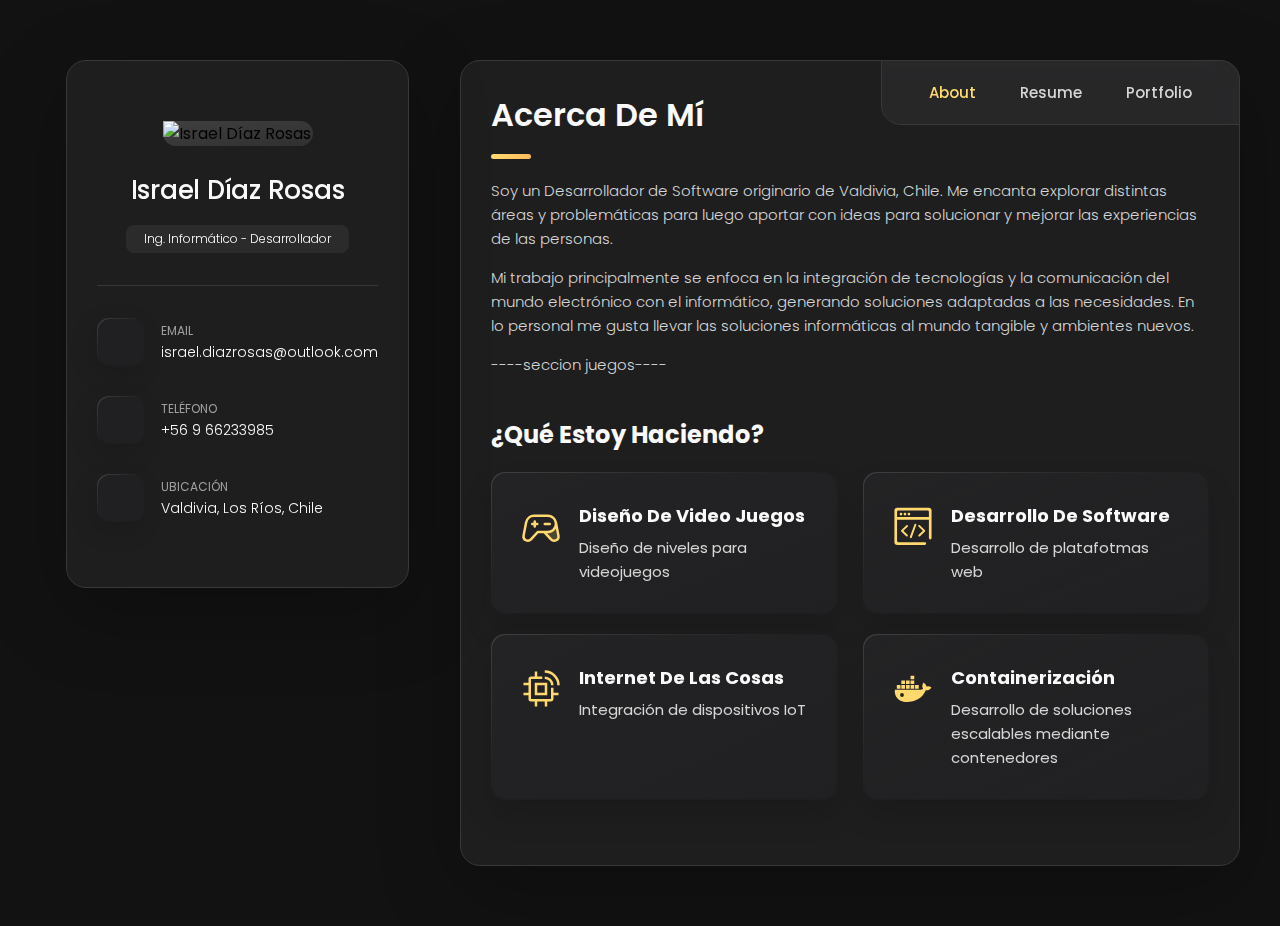
==== commit 6a8a92da: "update" ====
--- a/index.html
+++ b/index.html
@@ -114,7 +114,7 @@
         <ul class="social-list">
 
           <li class="social-item">
-            <a href="#" class="social-link">
+            <a href="https://github.com/iadr" class="social-link">
               <ion-icon name="logo-github"></ion-icon>
             </a>
           </li>
@@ -176,20 +176,21 @@
       <article class="about  active" data-page="about">
 
         <header>
-          <h2 class="h2 article-title">About me</h2>
+          <h2 class="h2 article-title">Acerca de mí</h2>
         </header>
 
         <section class="about-text">
           <p>
-            Lorem ipsum dolor sit amet consectetur adipisicing elit. Excepturi quibusdam voluptate quas similique reiciendis quis, veniam odio, est, molestias iusto eaque at dolorum. Repellat dolorum similique odit aperiam nobis voluptas.
+            Soy un Desarrollador de Software originario de Valdivia, Chile. 
+            Me encanta explorar distintas áreas y problemáticas para luego aportar con ideas para solucionar y mejorar las experiencias de las personas.
           </p>
 
           <p>
-            Lorem ipsum dolor sit amet consectetur adipisicing elit. Illo atque sunt soluta ipsa laboriosam ab deserunt nulla nesciunt ullam eligendi? Velit quasi perspiciatis esse aliquid quam suscipit commodi est eaque?
-            Officiis possimus obcaecati, recusandae sequi impedit dolores dolorum, rem quaerat tenetur consequuntur et aut totam ipsa. Vel, pariatur nisi? Officia nihil nulla possimus, eos quos maxime accusantium minima voluptates eveniet.
-            Accusamus blanditiis enim, assumenda alias nisi mollitia, culpa ratione atque id dicta odit, aspernatur harum pariatur nesciunt? Soluta eum facere, asperiores et amet mollitia dicta ea iste, totam labore cupiditate.
-            Eius eos commodi cumque a debitis dolorum, dolorem maxime ipsa odio nihil asperiores sapiente laudantium fugiat neque laborum at cupiditate perspiciatis, provident consequuntur voluptates reprehenderit sunt ullam, quia porro. Aliquam?
-            Quis saepe autem tempore ratione voluptatibus quam velit praesentium, iste odit eligendi veritatis minima sint suscipit eaque facere distinctio dignissimos dolorum pariatur a voluptate. Sapiente labore aperiam tempora eos obcaecati.
+            Mi trabajo principalmente se enfoca en la integración de tecnologías y la comunicación del mundo electrónico con el informático, generando soluciones adaptadas a las necesidades. En lo personal me gusta llevar las soluciones informáticas al mundo tangible y ambientes nuevos.
+          </p>
+
+          <p>
+            ----seccion juegos----
           </p>
         </section>
 
@@ -224,11 +225,11 @@
             <li class="service-item">
 
               <div class="service-icon-box">
-                <img src="./assets/images/icon-dev2.svg" alt="Web development icon" width="40">
+                <img src="./assets/images/icon-dev2.svg" alt="software development icon" width="40">
               </div>
 
               <div class="service-content-box">
-                <h4 class="h4 service-item-title">Desarrollo Web</h4>
+                <h4 class="h4 service-item-title">Desarrollo de Software</h4>
 
                 <p class="service-item-text">
                   Desarrollo de platafotmas web
@@ -276,7 +277,7 @@
 
       </article>
 
-  
+
       <!--
         - #RESUME
       -->
@@ -294,7 +295,7 @@
               <ion-icon name="book-outline"></ion-icon>
             </div>
 
-            <h3 class="h3">Education</h3>
+            <h3 class="h3">Educación</h3>
           </div>
 
           <ol class="timeline-list">
@@ -348,10 +349,11 @@
 
           <div class="title-wrapper">
             <div class="icon-box">
-              <ion-icon name="book-outline"></ion-icon>
+              <!-- <ion-icon name="briefcase-outline"></ion-icon> -->
+              <ion-icon name="cafe-outline"></ion-icon>
             </div>
 
-            <h3 class="h3">Experience</h3>
+            <h3 class="h3">Experiencia</h3>
           </div>
 
           <ol class="timeline-list">
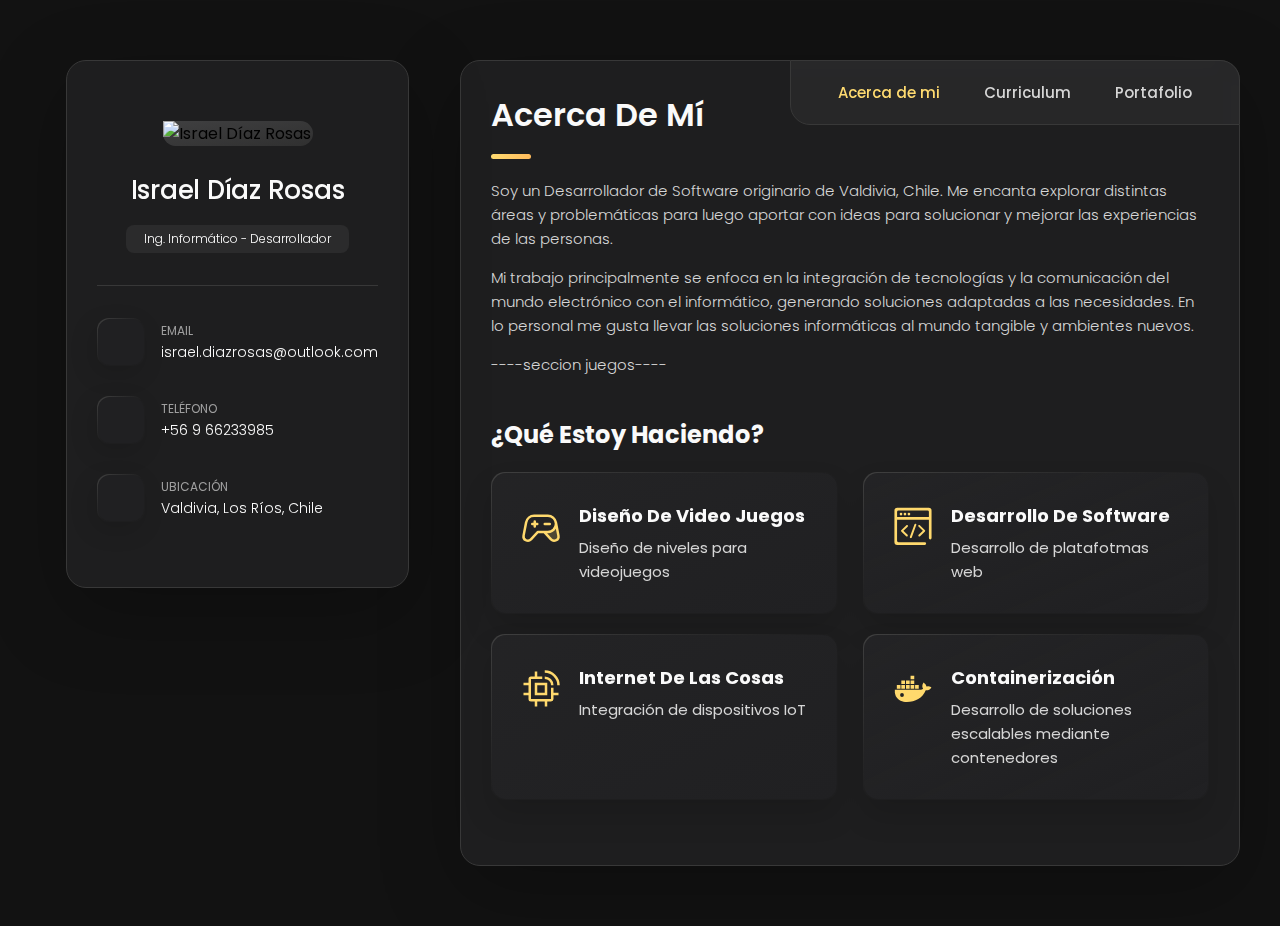
==== commit 3f3157fe: "actualizado curriculum" ====
--- a/index.html
+++ b/index.html
@@ -150,15 +150,15 @@
         <ul class="navbar-list">
 
           <li class="navbar-item">
-            <button class="navbar-link  active" data-nav-link>About</button>
+            <button class="navbar-link  active" data-nav-link=>Acerca de mi</button>
           </li>
 
           <li class="navbar-item">
-            <button class="navbar-link" data-nav-link>Resume</button>
+            <button class="navbar-link" data-nav-link>Curriculum</button>
           </li>
 
           <li class="navbar-item">
-            <button class="navbar-link" data-nav-link>Portfolio</button>
+            <button class="navbar-link" data-nav-link>Portafolio</button>
           </li>
 
         </ul>
@@ -173,7 +173,7 @@
         - #ABOUT
       -->
 
-      <article class="about  active" data-page="about">
+      <article class="about  active" data-page="acerca de mi">
 
         <header>
           <h2 class="h2 article-title">Acerca de mí</h2>
@@ -181,12 +181,15 @@
 
         <section class="about-text">
           <p>
-            Soy un Desarrollador de Software originario de Valdivia, Chile. 
-            Me encanta explorar distintas áreas y problemáticas para luego aportar con ideas para solucionar y mejorar las experiencias de las personas.
+            Soy un Desarrollador de Software originario de Valdivia, Chile.
+            Me encanta explorar distintas áreas y problemáticas para luego aportar con ideas para solucionar y mejorar
+            las experiencias de las personas.
           </p>
 
           <p>
-            Mi trabajo principalmente se enfoca en la integración de tecnologías y la comunicación del mundo electrónico con el informático, generando soluciones adaptadas a las necesidades. En lo personal me gusta llevar las soluciones informáticas al mundo tangible y ambientes nuevos.
+            Mi trabajo principalmente se enfoca en la integración de tecnologías y la comunicación del mundo electrónico
+            con el informático, generando soluciones adaptadas a las necesidades. En lo personal me gusta llevar las
+            soluciones informáticas al mundo tangible y ambientes nuevos.
           </p>
 
           <p>
@@ -282,11 +285,25 @@
         - #RESUME
       -->
 
-      <article class="resume" data-page="resume">
+      <article class="resume" data-page="curriculum">
 
         <header>
-          <h2 class="h2 article-title">Resume</h2>
+          <h2 class="h2 article-title">Curriculum Vitae</h2>
         </header>
+
+        <section><div class="service-item">
+
+          <div class="service-icon-box">
+            <img src="./assets/images/icon-cv.svg" alt="iot icon" width="40">
+          </div>
+
+          <div class="service-content-box">
+            <h4 class="h4 service-item-title"><a class="cv" download href="./assets/files/Israel Diaz.pdf">Descargar Curriculum</a></h4>
+          </div>
+
+        </div>
+        </section>
+        <br>
 
         <section class="timeline">
 
@@ -297,46 +314,53 @@
 
             <h3 class="h3">Educación</h3>
           </div>
-
           <ol class="timeline-list">
 
             <li class="timeline-item">
 
-              <h4 class="h4 timeline-item-title">University school of the arts</h4>
-
-              <span>2007 — 2008</span>
+              <h4 class="h4 timeline-item-title">Microsoft y
+                LinkedIn</h4>
+
+              <span>2024</span>
 
               <p class="timeline-text">
-                Nemo enims ipsam voluptatem, blanditiis praesentium voluptum delenit atque corrupti, quos dolores et
-                quas molestias
-                exceptur.
+                Curso de Fundamentos profesionales en ciberseguridad
               </p>
 
             </li>
 
             <li class="timeline-item">
 
-              <h4 class="h4 timeline-item-title">New york academy of art</h4>
-
-              <span>2006 — 2007</span>
+              <h4 class="h4 timeline-item-title">SENCE</h4>
+
+              <span>2024</span>
 
               <p class="timeline-text">
-                Ratione voluptatem sequi nesciunt, facere quisquams facere menda ossimus, omnis voluptas assumenda est
-                omnis..
+                Curso de Ciberseguridad en entornos de aprendizajes digitales
               </p>
 
             </li>
 
             <li class="timeline-item">
 
-              <h4 class="h4 timeline-item-title">High school of art and design</h4>
-
-              <span>2002 — 2004</span>
+              <h4 class="h4 timeline-item-title">SENCE</h4>
+
+              <span>2024</span>
 
               <p class="timeline-text">
-                Duis aute irure dolor in reprehenderit in voluptate, quila voluptas mag odit aut fugit, sed consequuntur
-                magni dolores
-                eos.
+                Diplomado en Fundamentos de la Programación y Desarrollo Web
+              </p>
+
+            </li>
+
+            <li class="timeline-item">
+
+              <h4 class="h4 timeline-item-title">Universidad Austral de Chile</h4>
+
+              <span>2014 — 2021</span>
+
+              <p class="timeline-text">
+                Ingeniería Civil en informática
               </p>
 
             </li>
@@ -360,60 +384,66 @@
 
             <li class="timeline-item">
 
-              <h4 class="h4 timeline-item-title">Creative director</h4>
-
-              <span>2015 — Present</span>
+              <h4 class="h4 timeline-item-title">Level Designer</h4>
+
+              <span>2023 — Presente</span>
 
               <p class="timeline-text">
-                Nemo enim ipsam voluptatem blanditiis praesentium voluptum delenit atque corrupti, quos dolores et qvuas
-                molestias
-                exceptur.
+                Principal diseñador de niveles en Ibis Interactive
               </p>
 
             </li>
 
             <li class="timeline-item">
 
-              <h4 class="h4 timeline-item-title">Art director</h4>
-
-              <span>2013 — 2015</span>
+              <h4 class="h4 timeline-item-title">Desarrollador</h4>
+
+              <span>2021-2022</span>
 
               <p class="timeline-text">
-                Nemo enims ipsam voluptatem, blanditiis praesentium voluptum delenit atque corrupti, quos dolores et
-                quas molestias
-                exceptur.
+                desarrollador dentro del proyecto SiGA UACh
               </p>
 
             </li>
-
             <li class="timeline-item">
 
-              <h4 class="h4 timeline-item-title">Web designer</h4>
-
-              <span>2010 — 2013</span>
+              <h4 class="h4 timeline-item-title">Desarrollador</h4>
+
+              <span>2020-2022</span>
 
               <p class="timeline-text">
-                Nemo enims ipsam voluptatem, blanditiis praesentium voluptum delenit atque corrupti, quos dolores et
-                quas molestias
-                exceptur.
+                desarrollador dentro del equipo de ProactiveOffice.com
               </p>
 
             </li>
 
+            <li class="timeline-item">
+
+              <h4 class="h4 timeline-item-title">Administrador de Sistemas</h4>
+
+              <span>2017 — 2019</span>
+
+              <p class="timeline-text">
+                Levantamiento de sistemas informáticos, administración de bases de datos y gestión de redes. Proyecto de
+                bien público 16BPE-62326
+              </p>
+
+            </li>
+
           </ol>
 
         </section>
 
         <section class="skill">
 
-          <h3 class="h3 skills-title">My skills</h3>
+          <h3 class="h3 skills-title">Mis habilidades</h3>
 
           <ul class="skills-list content-card">
 
             <li class="skills-item">
 
               <div class="title-wrapper">
-                <h5 class="h5">Web design</h5>
+                <h5 class="h5">Game/Level design</h5>
                 <data value="80">80%</data>
               </div>
 
@@ -426,7 +456,7 @@
             <li class="skills-item">
 
               <div class="title-wrapper">
-                <h5 class="h5">Graphic design</h5>
+                <h5 class="h5">Arduino</h5>
                 <data value="70">70%</data>
               </div>
 
@@ -439,12 +469,12 @@
             <li class="skills-item">
 
               <div class="title-wrapper">
-                <h5 class="h5">Branding</h5>
-                <data value="90">90%</data>
+                <h5 class="h5">Docker</h5>
+                <data value="80">80%</data>
               </div>
 
               <div class="skill-progress-bg">
-                <div class="skill-progress-fill" style="width: 90%;"></div>
+                <div class="skill-progress-fill" style="width: 80%;"></div>
               </div>
 
             </li>
@@ -452,7 +482,20 @@
             <li class="skills-item">
 
               <div class="title-wrapper">
-                <h5 class="h5">WordPress</h5>
+                <h5 class="h5">Unity/C#</h5>
+                <data value="50">50%</data>
+              </div>
+
+              <div class="skill-progress-bg">
+                <div class="skill-progress-fill" style="width: 50%;"></div>
+              </div>
+
+            </li>
+
+            <li class="skills-item">
+
+              <div class="title-wrapper">
+                <h5 class="h5">Web Development</h5>
                 <data value="50">50%</data>
               </div>
 
@@ -473,7 +516,7 @@
         - #PORTFOLIO
       -->
 
-      <article class="portfolio" data-page="portfolio">
+      <article class="portfolio" data-page="portafolio">
 
         <header>
           <h2 class="h2 article-title">Portafolio</h2>
--- a/assets/css/style.css
+++ b/assets/css/style.css
@@ -766,6 +766,10 @@
 
 .article-title { margin-bottom: 30px; }
 
+a.cv {
+  margin-top: 10px;
+  color:white;
+}
 
 /**
  * education and experience 
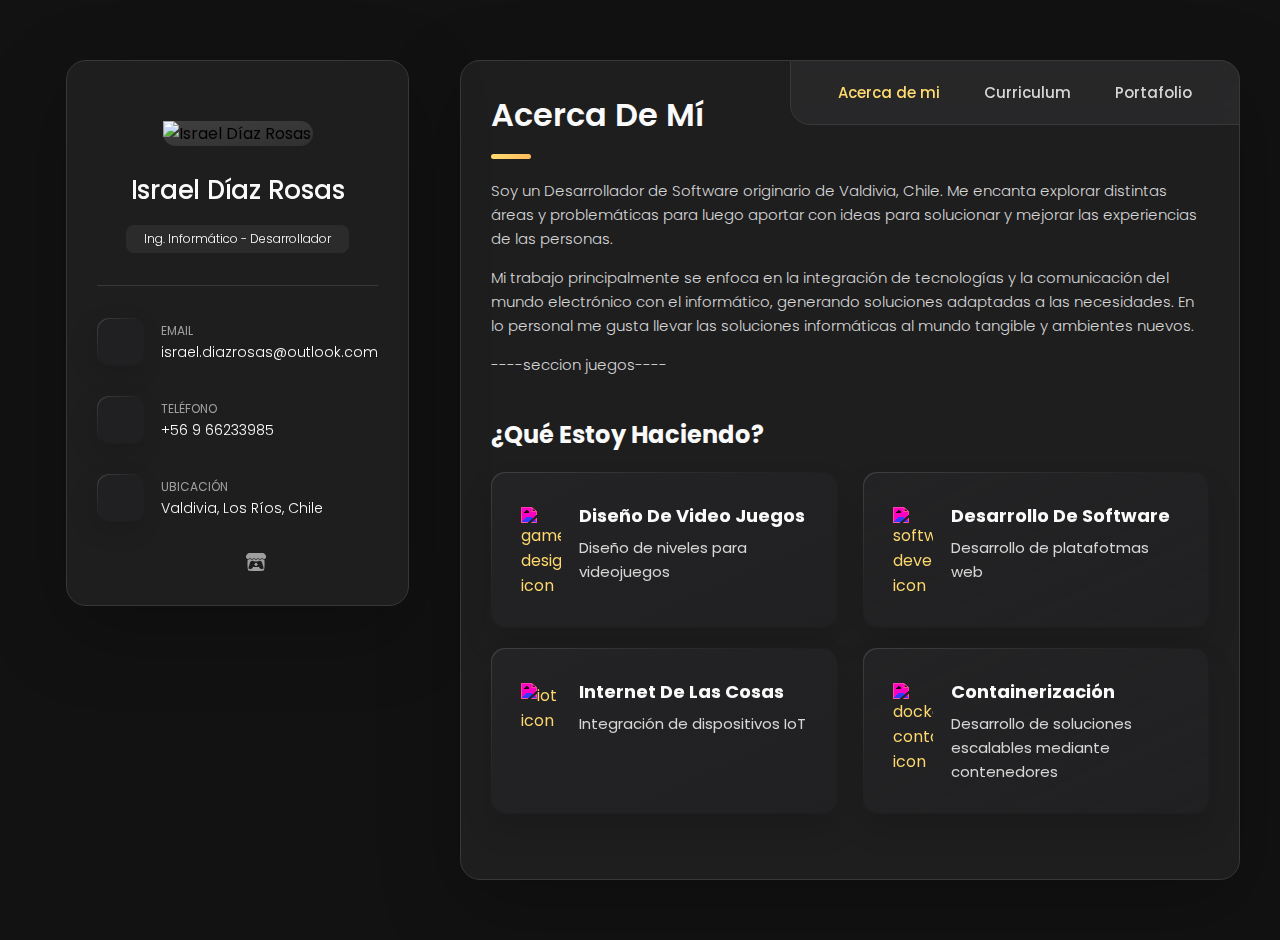
==== commit cf1f3be6: "agregado link itch.io" ====
--- a/index.html
+++ b/index.html
@@ -42,7 +42,7 @@
       <div class="sidebar-info">
 
         <figure class="avatar-box">
-          <img src="./assets/images/my-avatar.png" alt="Israel Díaz Rosas" width="80">
+          <img src="./assets/images/avatars/my-avatar.png" alt="Israel Díaz Rosas" width="80">
         </figure>
 
         <div class="info-content">
@@ -120,8 +120,14 @@
           </li>
 
           <li class="social-item">
-            <a href="#" class="social-link">
+            <a href="https://www.linkedin.com/in/israel-d%C3%ADaz-rosas-74452a2bb/" class="social-link">
               <ion-icon name="logo-linkedin"></ion-icon>
+            </a>
+          </li>
+
+          <li class="social-item">
+            <a href="https://ibis-interactive.itch.io/" class="social-link">
+              <img class="custom" src="./assets/images/itchio-textless-black.png" alt="itch.io">
             </a>
           </li>
 
@@ -211,7 +217,7 @@
             <li class="service-item">
 
               <div class="service-icon-box">
-                <img src="./assets/images/icon-joypad.svg
+                <img src="./assets/images/icons/icon-joypad.svg
                 " alt="game design icon" width="40">
               </div>
 
@@ -228,7 +234,7 @@
             <li class="service-item">
 
               <div class="service-icon-box">
-                <img src="./assets/images/icon-dev2.svg" alt="software development icon" width="40">
+                <img src="./assets/images/icons/icon-dev2.svg" alt="software development icon" width="40">
               </div>
 
               <div class="service-content-box">
@@ -244,7 +250,7 @@
             <li class="service-item">
 
               <div class="service-icon-box">
-                <img src="./assets/images/icon-iot.svg" alt="iot icon" width="40">
+                <img src="./assets/images/icons/icon-iot.svg" alt="iot icon" width="40">
               </div>
 
               <div class="service-content-box">
@@ -260,7 +266,7 @@
             <li class="service-item">
 
               <div class="service-icon-box">
-                <img src="./assets/images/icon-docker.svg" alt="docker container icon" width="40">
+                <img src="./assets/images/icons/icon-docker.svg" alt="docker container icon" width="40">
               </div>
 
               <div class="service-content-box">
@@ -294,7 +300,7 @@
         <section><div class="service-item">
 
           <div class="service-icon-box">
-            <img src="./assets/images/icon-cv.svg" alt="iot icon" width="40">
+            <img src="./assets/images/icons/icon-cv.svg" alt="iot icon" width="40">
           </div>
 
           <div class="service-content-box">
@@ -523,7 +529,7 @@
         </header>
 
         <section class="projects">
-
+<!-- 
           <ul class="filter-list">
 
             <li class="filter-item">
@@ -542,7 +548,7 @@
               <button data-filter-btn>Web development</button>
             </li>
 
-          </ul>
+          </ul> -->
 
           <div class="filter-select-box">
 
@@ -580,42 +586,42 @@
 
           <ul class="project-list">
 
-            <li class="project-item  active" data-filter-item data-category="web development">
-              <a href="#">
+            <li class="project-item  active" data-filter-item data-category="game design">
+              <a href="https://ibis-interactive.itch.io/don-pepe-y-sus-globos">
 
                 <figure class="project-img">
                   <div class="project-item-icon-box">
                     <ion-icon name="eye-outline"></ion-icon>
                   </div>
 
-                  <img src="./assets/images/project-1.jpg" alt="finance" loading="lazy">
+                  <img src="./assets/images/projects/don-pepe.png" alt="don pepe y sus globos" loading="lazy">
                 </figure>
 
-                <h3 class="project-title">Finance</h3>
-
-                <p class="project-category">Web development</p>
+                <h3 class="project-title">Don Pepe y sus globos</h3>
+
+                <p class="project-category">Game Design</p>
 
               </a>
             </li>
 
-            <li class="project-item  active" data-filter-item data-category="web development">
-              <a href="#">
+            <li class="project-item  active" data-filter-item data-category="game design">
+              <a href="https://ibis-interactive.itch.io/opening-night">
 
                 <figure class="project-img">
                   <div class="project-item-icon-box">
                     <ion-icon name="eye-outline"></ion-icon>
                   </div>
 
-                  <img src="./assets/images/project-2.png" alt="orizon" loading="lazy">
+                  <img src="./assets/images/projects/opening-night.png" alt="opening night" loading="lazy">
                 </figure>
 
-                <h3 class="project-title">Orizon</h3>
-
-                <p class="project-category">Web development</p>
+                <h3 class="project-title">Opening Night</h3>
+
+                <p class="project-category">Game Design</p>
 
               </a>
             </li>
-
+<!-- 
             <li class="project-item  active" data-filter-item data-category="web design">
               <a href="#">
 
@@ -650,94 +656,41 @@
                 <p class="project-category">Applications</p>
 
               </a>
-            </li>
-
-            <li class="project-item  active" data-filter-item data-category="web design">
-              <a href="#">
+            </li> -->
+
+           
+            <li class="project-item  active" data-filter-item data-category="game design">
+              <a href="https://njaramillo.itch.io/youre-next">
 
                 <figure class="project-img">
                   <div class="project-item-icon-box">
                     <ion-icon name="eye-outline"></ion-icon>
                   </div>
 
-                  <img src="./assets/images/project-5.png" alt="dsm." loading="lazy">
+                  <img src="./assets/images/projects/youre-next.png" alt="you're next" loading="lazy">
                 </figure>
 
-                <h3 class="project-title">DSM.</h3>
-
-                <p class="project-category">Web design</p>
+                <h3 class="project-title">You're Next</h3>
+
+                <p class="project-category">Game Design</p>
 
               </a>
             </li>
 
-            <li class="project-item  active" data-filter-item data-category="web design">
-              <a href="#">
+            <li class="project-item  active" data-filter-item data-category="game design">
+              <a href="https://v3.globalgamejam.org/2022/games/viko-ice-and-fire-3">
 
                 <figure class="project-img">
                   <div class="project-item-icon-box">
                     <ion-icon name="eye-outline"></ion-icon>
                   </div>
 
-                  <img src="./assets/images/project-6.png" alt="metaspark" loading="lazy">
+                  <img src="./assets/images/projects/viko.png" alt="viko ice and fire" loading="lazy">
                 </figure>
 
-                <h3 class="project-title">MetaSpark</h3>
-
-                <p class="project-category">Web design</p>
-
-              </a>
-            </li>
-
-            <li class="project-item  active" data-filter-item data-category="web development">
-              <a href="#">
-
-                <figure class="project-img">
-                  <div class="project-item-icon-box">
-                    <ion-icon name="eye-outline"></ion-icon>
-                  </div>
-
-                  <img src="./assets/images/project-7.png" alt="summary" loading="lazy">
-                </figure>
-
-                <h3 class="project-title">Summary</h3>
-
-                <p class="project-category">Web development</p>
-
-              </a>
-            </li>
-
-            <li class="project-item  active" data-filter-item data-category="applications">
-              <a href="#">
-
-                <figure class="project-img">
-                  <div class="project-item-icon-box">
-                    <ion-icon name="eye-outline"></ion-icon>
-                  </div>
-
-                  <img src="./assets/images/project-8.jpg" alt="task manager" loading="lazy">
-                </figure>
-
-                <h3 class="project-title">Task Manager</h3>
-
-                <p class="project-category">Applications</p>
-
-              </a>
-            </li>
-
-            <li class="project-item  active" data-filter-item data-category="web development">
-              <a href="#">
-
-                <figure class="project-img">
-                  <div class="project-item-icon-box">
-                    <ion-icon name="eye-outline"></ion-icon>
-                  </div>
-
-                  <img src="./assets/images/project-9.png" alt="arrival" loading="lazy">
-                </figure>
-
-                <h3 class="project-title">Arrival</h3>
-
-                <p class="project-category">Web development</p>
+                <h3 class="project-title">VIKO Ice and Fire</h3>
+
+                <p class="project-category">Game Design</p>
 
               </a>
             </li>
--- a/assets/css/style.css
+++ b/assets/css/style.css
@@ -65,8 +65,10 @@
   --white-2: hsl(0, 0%, 98%);
   --orange-yellow-crayola: #ffdb70;
   --vegas-gold: hsl(45, 54%, 58%);
-  --light-gray: hsl(0, 0%, 84%);
-  --light-gray-70: hsla(0, 0%, 84%, 0.7);
+  --light-gray: #d6d6d6;
+  --light-gray-svg: invert(74%) sepia(86%) saturate(0%) hue-rotate(104deg) brightness(94%) contrast(105%);
+  --light-gray-svg-70: invert(74%) sepia(86%) saturate(0%) hue-rotate(104deg) brightness(94%) contrast(105%) opacity(0.7);
+  --light-gray-70: #d6d6d6b3;
   --bittersweet-shimmer: hsl(0, 43%, 51%);
 
   /**
@@ -443,8 +445,16 @@
   font-size: 18px;
 }
 
+.social-item .social-link .custom {
+  filter: var(--light-gray-svg-70);
+  font-size: 18px;
+  height: 18px;
+}
+
 
 .social-item .social-link:hover { color: var(--light-gray); }
+
+.social-item .social-link .custom:hover { filter: var(--light-gray-svg); }
 
 
 
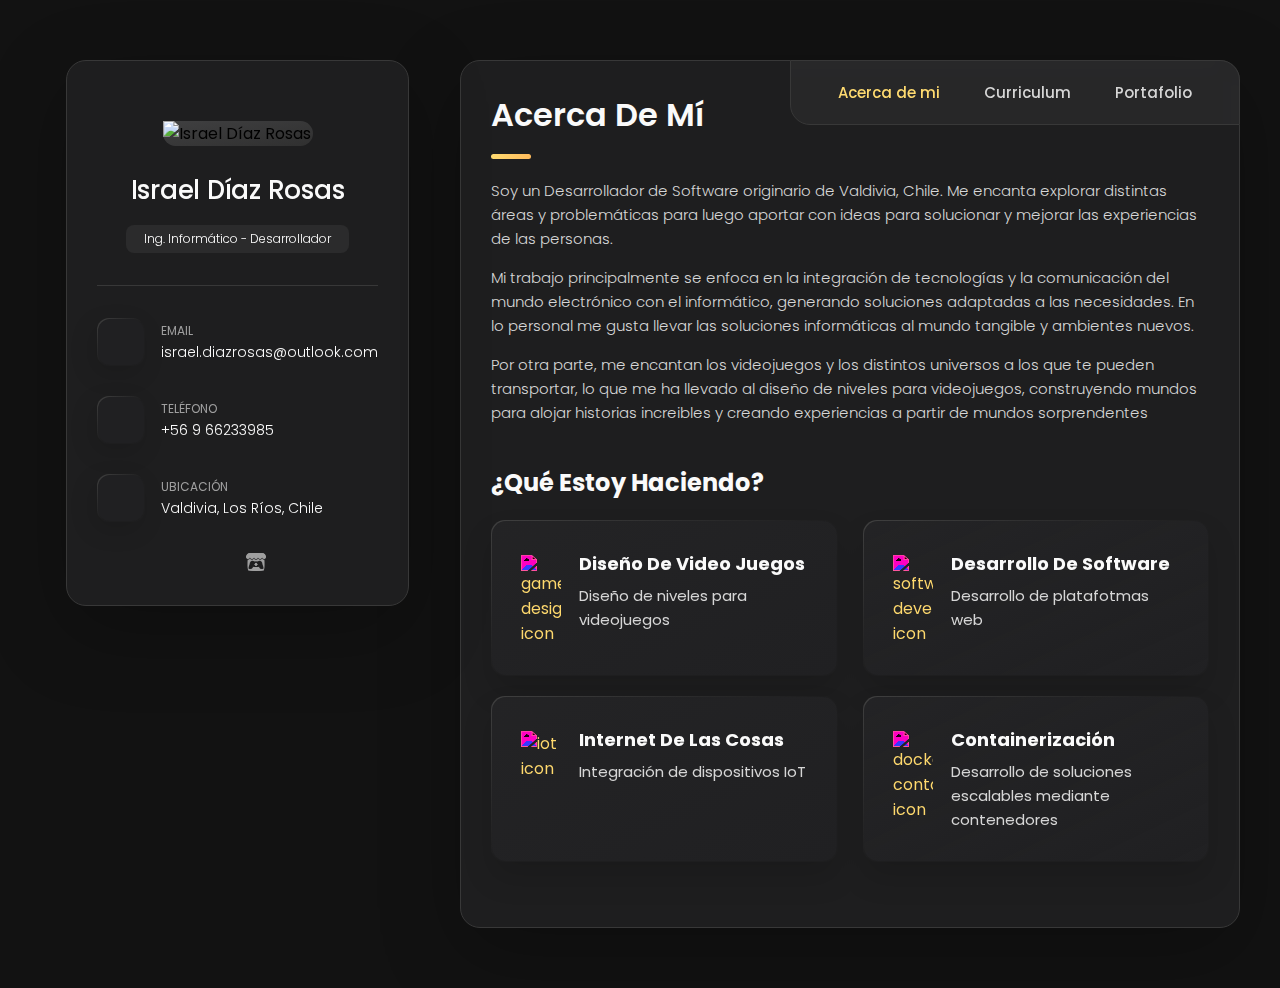
==== commit 85ad2d9a: "agrega comentario level designer" ====
--- a/index.html
+++ b/index.html
@@ -199,7 +199,7 @@
           </p>
 
           <p>
-            ----seccion juegos----
+            Por otra parte, me encantan los videojuegos y los distintos universos a los que te pueden transportar, lo que me ha llevado al diseño de niveles para videojuegos, construyendo mundos para alojar historias increibles y creando experiencias a partir de mundos sorprendentes
           </p>
         </section>
 
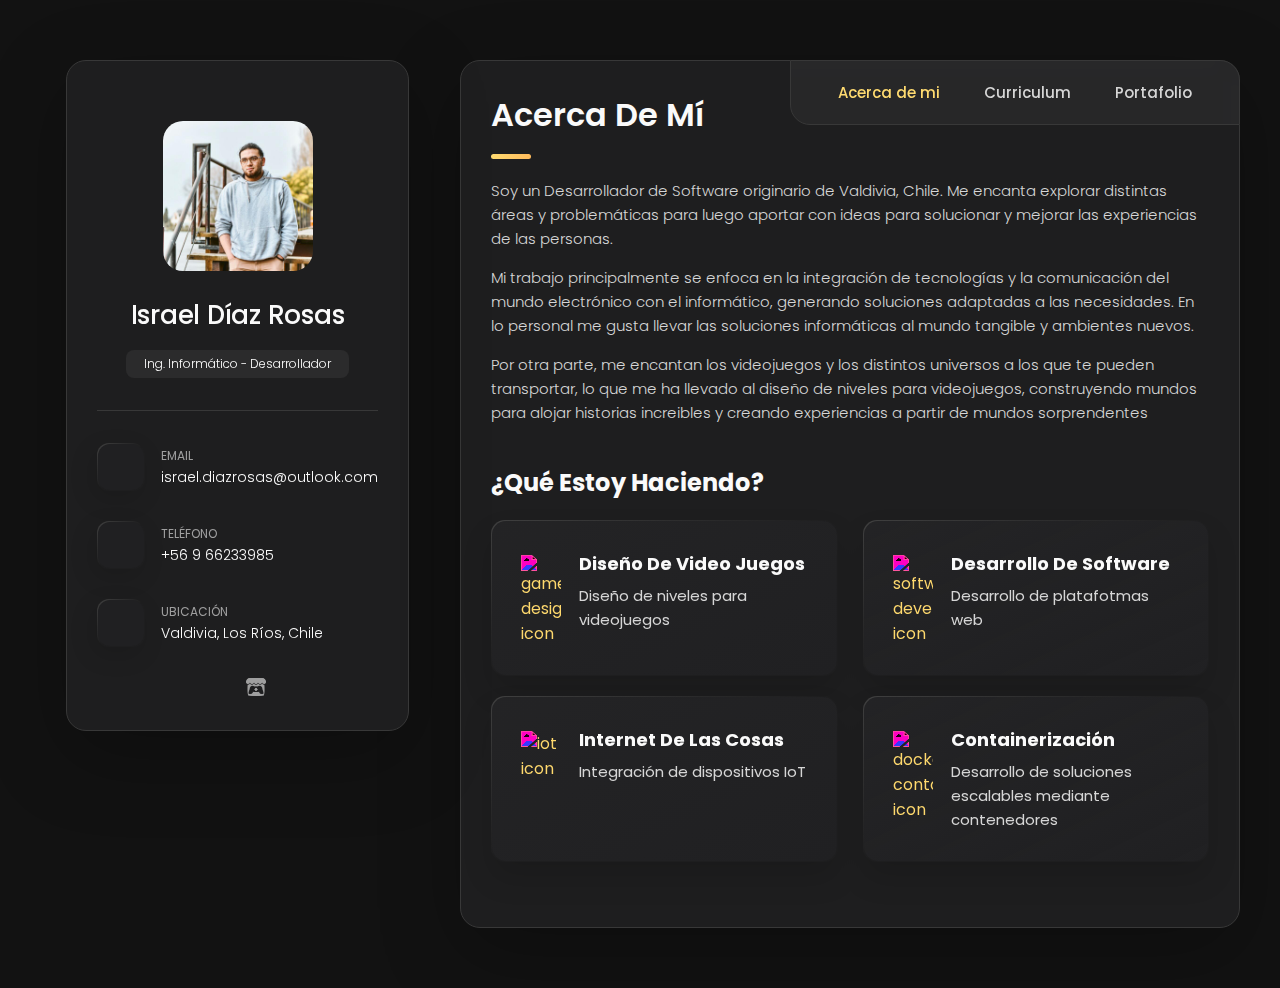
==== commit 58c04ee7: "avatar + favicon" ====
--- a/index.html
+++ b/index.html
@@ -10,7 +10,7 @@
   <!--
     - favicon
   -->
-  <link rel="shortcut icon" href="./assets/images/logo.ico" type="image/x-icon">
+  <link rel="shortcut icon" href="./assets/images/ibis.png" type="image/x-icon">
 
   <!--
     - custom css link
@@ -42,7 +42,7 @@
       <div class="sidebar-info">
 
         <figure class="avatar-box">
-          <img src="./assets/images/avatars/my-avatar.png" alt="Israel Díaz Rosas" width="80">
+          <img src="./assets/images/avatars/file.jpg" alt="Israel Díaz Rosas" width="80">
         </figure>
 
         <div class="info-content">
--- a/assets/css/style.css
+++ b/assets/css/style.css
@@ -1849,7 +1849,7 @@
 
   .sidebar-info { flex-direction: column; }
 
-  .avatar-box img { width: 150px; }
+  .avatar-box img { width: 150px; border-radius: 20px;}
 
   .info-content .name {
     white-space: nowrap;
